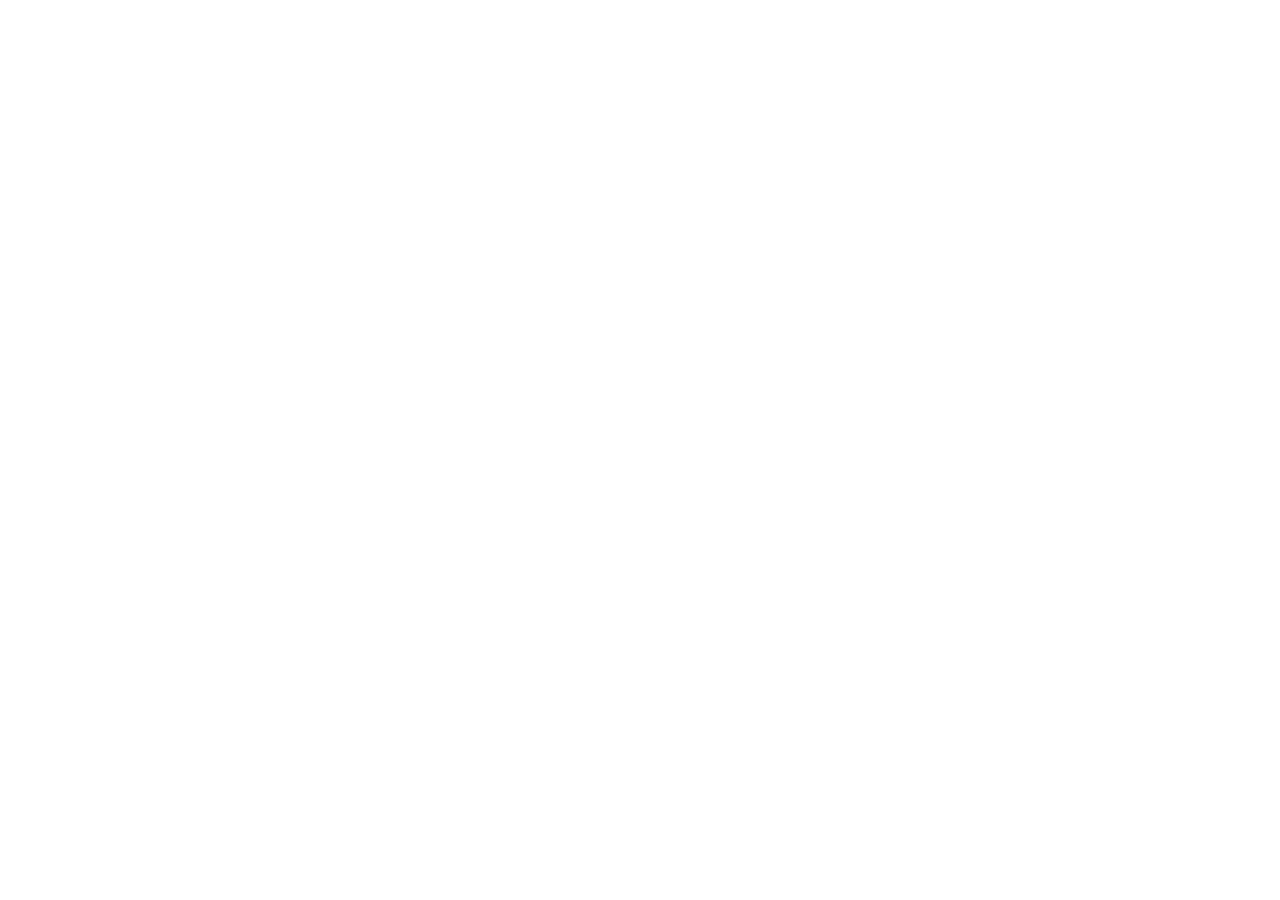
==== index.html @ eb2d05fc "base web" ====
<!DOCTYPE html>
<html lang="en">
<head>
    <meta charset="UTF-8">
    <meta name="viewport" content="width=device-width, initial-scale=1.0">
    <title>I+K</title>
</head>
<body>
    
</body>
</html>
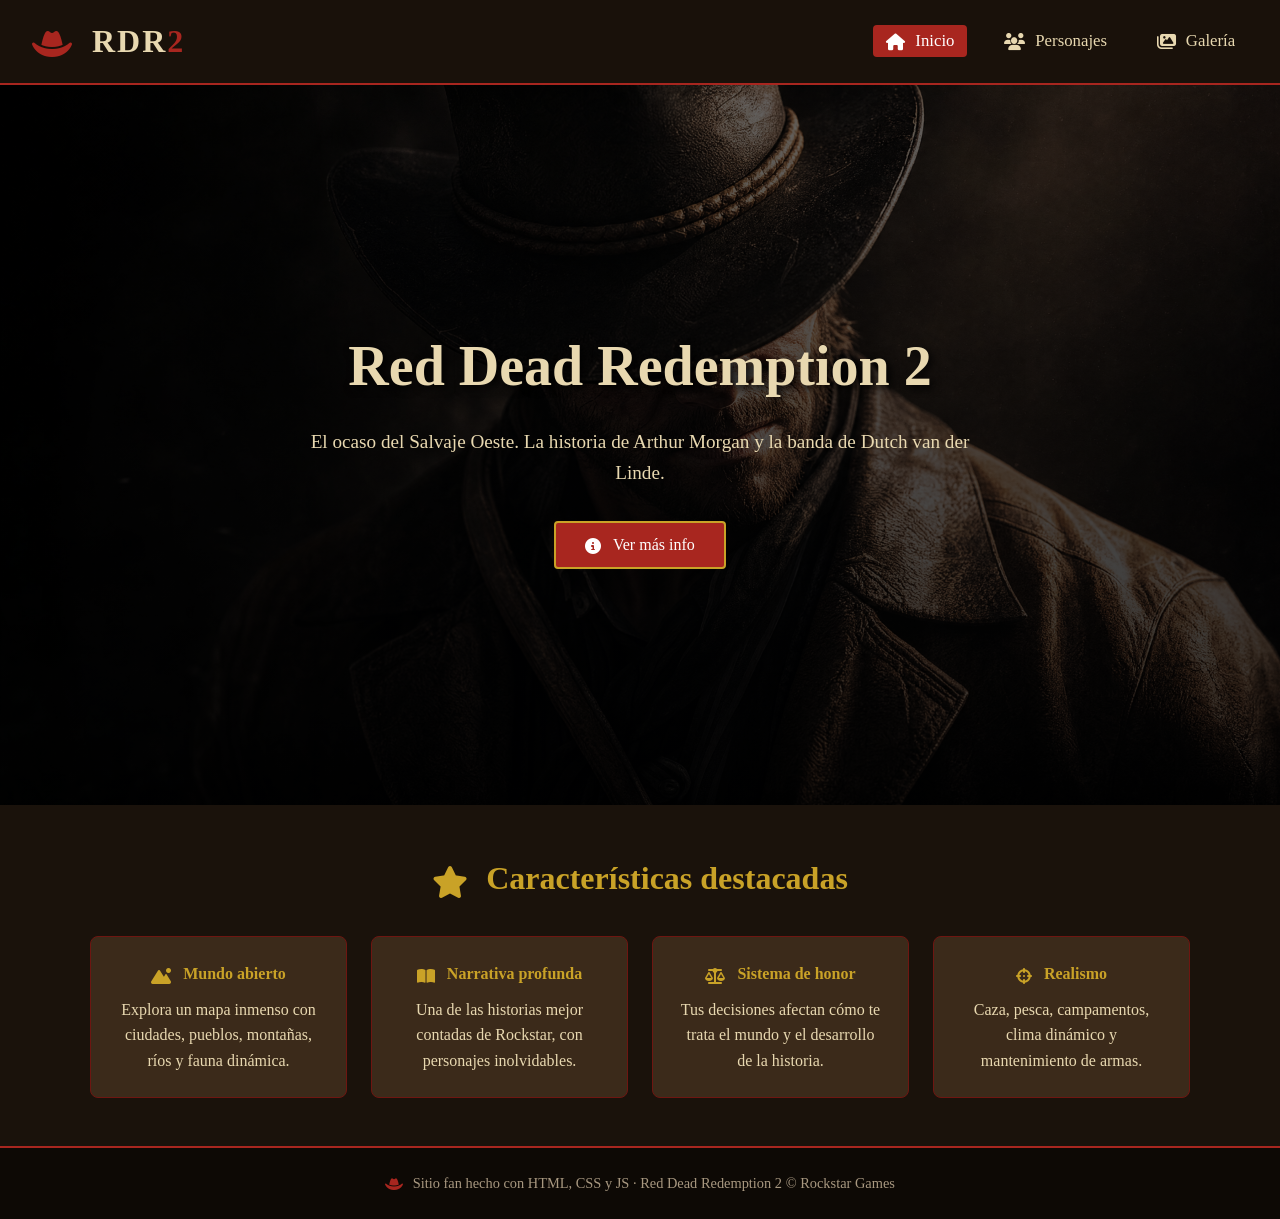
==== commit 43a88550: "uso de iconos" ====
--- a/index.html
+++ b/index.html
@@ -1,11 +1,79 @@
 <!DOCTYPE html>
-<html lang="en">
+<html lang="es">
 <head>
     <meta charset="UTF-8">
     <meta name="viewport" content="width=device-width, initial-scale=1.0">
-    <title>I+K</title>
+    <title>Red Dead Redemption 2 | Inicio</title>
+    <link rel="stylesheet" href="https://cdnjs.cloudflare.com/ajax/libs/font-awesome/6.5.1/css/all.min.css">
+    <link rel="stylesheet" href="css/estilo.css">
 </head>
 <body>
-    
+
+    <!-- HEADER / NAVEGACIÓN -->
+    <header class="header">
+        <div class="logo">
+            <h1><i class="fa-solid fa-hat-cowboy"></i> RDR<span>2</span></h1>
+        </div>
+        <nav class="nav">
+            <ul>
+                <li><a href="index.html" class="activo"><i class="fa-solid fa-house"></i> Inicio</a></li>
+                <li><a href="personajes.html"><i class="fa-solid fa-users"></i> Personajes</a></li>
+                <li><a href="galeria.html"><i class="fa-solid fa-images"></i> Galería</a></li>
+            </ul>
+        </nav>
+    </header>
+
+    <!-- HERO -->
+    <section class="hero">
+        <div class="hero-contenido">
+            <h2>Red Dead Redemption 2</h2>
+            <p>El ocaso del Salvaje Oeste. La historia de Arthur Morgan y la banda de Dutch van der Linde.</p>
+            <button id="btnInfo" class="btn">
+                <i class="fa-solid fa-circle-info"></i> Ver más info
+            </button>
+        </div>
+    </section>
+
+    <!-- INFO OCULTA -->
+    <section class="info-extra" id="infoExtra">
+        <h3><i class="fa-solid fa-scroll"></i> Datos del juego</h3>
+        <ul>
+            <li><i class="fa-solid fa-building"></i> <strong>Desarrollador:</strong> Rockstar Games</li>
+            <li><i class="fa-solid fa-calendar-days"></i> <strong>Lanzamiento:</strong> 2018 (PS4 / Xbox One) – 2019 (PC)</li>
+            <li><i class="fa-solid fa-gamepad"></i> <strong>Género:</strong> Acción y aventura, mundo abierto</li>
+            <li><i class="fa-solid fa-user"></i> <strong>Protagonista:</strong> Arthur Morgan</li>
+            <li><i class="fa-solid fa-map-location-dot"></i> <strong>Ambientación:</strong> 1899, Estados Unidos ficticio</li>
+        </ul>
+    </section>
+
+    <!-- SECCIÓN DE CARACTERÍSTICAS -->
+    <section class="caracteristicas">
+        <h3><i class="fa-solid fa-star"></i> Características destacadas</h3>
+        <div class="cards">
+            <article class="card">
+                <h4><i class="fa-solid fa-mountain-sun"></i> Mundo abierto</h4>
+                <p>Explora un mapa inmenso con ciudades, pueblos, montañas, ríos y fauna dinámica.</p>
+            </article>
+            <article class="card">
+                <h4><i class="fa-solid fa-book-open"></i> Narrativa profunda</h4>
+                <p>Una de las historias mejor contadas de Rockstar, con personajes inolvidables.</p>
+            </article>
+            <article class="card">
+                <h4><i class="fa-solid fa-scale-balanced"></i> Sistema de honor</h4>
+                <p>Tus decisiones afectan cómo te trata el mundo y el desarrollo de la historia.</p>
+            </article>
+            <article class="card">
+                <h4><i class="fa-solid fa-crosshairs"></i> Realismo</h4>
+                <p>Caza, pesca, campamentos, clima dinámico y mantenimiento de armas.</p>
+            </article>
+        </div>
+    </section>
+
+    <!-- FOOTER -->
+    <footer class="footer">
+        <p><i class="fa-solid fa-hat-cowboy"></i> Sitio fan hecho con HTML, CSS y JS · Red Dead Redemption 2 © Rockstar Games</p>
+    </footer>
+
+    <script src="js/oper.js"></script>
 </body>
 </html>
--- a/css/estilo.css
+++ b/css/estilo.css
@@ -0,0 +1,449 @@
+/* ===== RESET ===== */
+* {
+    margin: 0;
+    padding: 0;
+    box-sizing: border-box;
+}
+
+:root {
+    --rojo: #a8261f;
+    --rojo-oscuro: #6e1611;
+    --crema: #e8d8b0;
+    --marron: #3b2a1a;
+    --negro: #1a120b;
+    --dorado: #c9a227;
+}
+
+body {
+    font-family: 'Georgia', serif;
+    background-color: var(--negro);
+    color: var(--crema);
+    line-height: 1.6;
+}
+
+/* ===== ICONOS (base) ===== */
+i.fa-solid,
+i.fa-regular,
+i.fa-brands {
+    margin-right: 6px;
+    color: var(--dorado);
+    vertical-align: middle;
+}
+
+/* ===== HEADER ===== */
+.header {
+    display: flex;
+    justify-content: space-between;
+    align-items: center;
+    padding: 1rem 2rem;
+    background-color: rgba(26, 18, 11, 0.95);
+    border-bottom: 2px solid var(--rojo);
+    position: sticky;
+    top: 0;
+    z-index: 100;
+}
+
+.logo h1 {
+    font-size: 2rem;
+    letter-spacing: 2px;
+    color: var(--crema);
+}
+
+.logo i {
+    color: var(--rojo);
+    margin-right: 8px;
+}
+
+.logo span {
+    color: var(--rojo);
+}
+
+.nav ul {
+    display: flex;
+    list-style: none;
+    gap: 1.5rem;
+}
+
+.nav a {
+    color: var(--crema);
+    text-decoration: none;
+    font-size: 1.05rem;
+    padding: 0.4rem 0.8rem;
+    border-radius: 4px;
+    transition: 0.3s;
+}
+
+.nav a i {
+    color: inherit;
+    margin-right: 6px;
+    transition: 0.3s;
+}
+
+.nav a:hover,
+.nav a.activo {
+    background-color: var(--rojo);
+    color: #fff;
+}
+
+.nav a:hover i,
+.nav a.activo i {
+    color: #fff;
+}
+
+/* ===== HERO ===== */
+.hero {
+    height: 80vh;
+    background: linear-gradient(rgba(0,0,0,0.6), rgba(0,0,0,0.8)),
+                url('../img/hero.jpg') center/cover no-repeat;
+    display: flex;
+    justify-content: center;
+    align-items: center;
+    text-align: center;
+    padding: 2rem;
+}
+
+.hero-contenido h2 {
+    font-size: 3.5rem;
+    color: var(--crema);
+    text-shadow: 3px 3px 8px #000;
+    margin-bottom: 1rem;
+}
+
+.hero-contenido p {
+    font-size: 1.2rem;
+    max-width: 700px;
+    margin: 0 auto 2rem;
+}
+
+.btn {
+    background-color: var(--rojo);
+    color: #fff;
+    border: 2px solid var(--dorado);
+    padding: 0.8rem 1.8rem;
+    font-size: 1rem;
+    cursor: pointer;
+    border-radius: 4px;
+    transition: 0.3s;
+    font-family: inherit;
+}
+
+.btn i {
+    color: #fff;
+    margin-right: 8px;
+}
+
+.btn:hover {
+    background-color: var(--rojo-oscuro);
+    transform: scale(1.05);
+}
+
+/* ===== INFO EXTRA (oculta por defecto) ===== */
+.info-extra {
+    display: none;
+    max-width: 700px;
+    margin: 2rem auto;
+    padding: 2rem;
+    background-color: var(--marron);
+    border-left: 5px solid var(--rojo);
+    border-radius: 8px;
+}
+
+.info-extra.mostrar {
+    display: block;
+    animation: aparecer 0.5s ease;
+}
+
+@keyframes aparecer {
+    from { opacity: 0; transform: translateY(-15px); }
+    to   { opacity: 1; transform: translateY(0); }
+}
+
+.info-extra h3 {
+    margin-bottom: 1rem;
+    color: var(--dorado);
+}
+
+.info-extra h3 i {
+    color: var(--dorado);
+    margin-right: 10px;
+}
+
+.info-extra ul {
+    list-style: none;
+}
+
+.info-extra li {
+    padding: 0.4rem 0;
+    border-bottom: 1px dashed var(--rojo-oscuro);
+}
+
+.info-extra li i {
+    color: var(--dorado);
+    margin-right: 8px;
+    width: 20px;
+    text-align: center;
+}
+
+/* ===== CARACTERÍSTICAS ===== */
+.caracteristicas {
+    padding: 3rem 2rem;
+    text-align: center;
+}
+
+.caracteristicas h3 {
+    font-size: 2rem;
+    margin-bottom: 2rem;
+    color: var(--dorado);
+}
+
+.caracteristicas h3 i {
+    color: var(--dorado);
+    margin-right: 10px;
+}
+
+.cards {
+    display: grid;
+    grid-template-columns: repeat(auto-fit, minmax(220px, 1fr));
+    gap: 1.5rem;
+    max-width: 1100px;
+    margin: 0 auto;
+}
+
+.card {
+    background-color: var(--marron);
+    padding: 1.5rem;
+    border-radius: 8px;
+    border: 1px solid var(--rojo-oscuro);
+    transition: 0.3s;
+}
+
+.card:hover {
+    transform: translateY(-6px);
+    border-color: var(--dorado);
+    box-shadow: 0 8px 20px rgba(0,0,0,0.6);
+}
+
+.card h4 {
+    color: var(--dorado);
+    margin-bottom: 0.6rem;
+}
+
+.card h4 i {
+    color: var(--dorado);
+    margin-right: 8px;
+}
+
+/* ===== SECCIONES INTERNAS ===== */
+.seccion {
+    padding: 3rem 2rem;
+    max-width: 1200px;
+    margin: 0 auto;
+}
+
+.seccion h2 {
+    text-align: center;
+    font-size: 2.2rem;
+    margin-bottom: 2.5rem;
+    color: var(--dorado);
+}
+
+.seccion h2 i {
+    color: var(--dorado);
+    margin-right: 10px;
+}
+
+/* ===== PERSONAJES ===== */
+.personajes-grid {
+    display: grid;
+    grid-template-columns: repeat(auto-fit, minmax(240px, 1fr));
+    gap: 1.8rem;
+}
+
+.personaje {
+    background-color: var(--marron);
+    border-radius: 8px;
+    overflow: hidden;
+    text-align: center;
+    padding-bottom: 1rem;
+    border: 1px solid var(--rojo-oscuro);
+    transition: 0.3s;
+}
+
+.personaje:hover {
+    transform: translateY(-6px);
+    border-color: var(--dorado);
+}
+
+.personaje img {
+    width: 100%;
+    height: 260px;
+    object-fit: cover;
+    display: block;
+}
+
+.personaje h3 {
+    margin: 1rem 0 0.5rem;
+    color: var(--dorado);
+}
+
+.personaje p {
+    padding: 0 1rem;
+    font-size: 0.95rem;
+}
+
+.btn-ver {
+    margin-top: 1rem;
+    background-color: transparent;
+    color: var(--crema);
+    border: 1px solid var(--dorado);
+    padding: 0.5rem 1.2rem;
+    border-radius: 4px;
+    cursor: pointer;
+    font-family: inherit;
+    transition: 0.3s;
+}
+
+.btn-ver i {
+    color: var(--dorado);
+    margin-right: 6px;
+}
+
+.btn-ver:hover {
+    background-color: var(--rojo);
+}
+
+.btn-ver:hover i {
+    color: #fff;
+}
+
+/* ===== MODAL ===== */
+.modal {
+    display: none;
+    position: fixed;
+    inset: 0;
+    background-color: rgba(0,0,0,0.85);
+    justify-content: center;
+    align-items: center;
+    z-index: 200;
+    padding: 1rem;
+}
+
+.modal.activo {
+    display: flex;
+}
+
+.modal-contenido {
+    background-color: var(--marron);
+    border: 2px solid var(--dorado);
+    padding: 2rem;
+    max-width: 500px;
+    width: 100%;
+    border-radius: 8px;
+    position: relative;
+    animation: aparecer 0.4s ease;
+}
+
+.modal-contenido h3 {
+    color: var(--dorado);
+    margin-bottom: 1rem;
+}
+
+.cerrar, .cerrar-lightbox {
+    position: absolute;
+    top: 10px;
+    right: 18px;
+    font-size: 1.8rem;
+    cursor: pointer;
+    color: var(--crema);
+    transition: 0.3s;
+}
+
+.cerrar i,
+.cerrar-lightbox i {
+    color: var(--crema);
+    margin: 0;
+    transition: 0.3s;
+}
+
+.cerrar:hover,
+.cerrar:hover i,
+.cerrar-lightbox:hover,
+.cerrar-lightbox:hover i {
+    color: var(--rojo);
+}
+
+/* ===== GALERÍA ===== */
+.galeria {
+    display: grid;
+    grid-template-columns: repeat(auto-fit, minmax(250px, 1fr));
+    gap: 1rem;
+}
+
+.galeria-img {
+    width: 100%;
+    height: 250px;
+    object-fit: cover;
+    border-radius: 8px;
+    cursor: pointer;
+    transition: 0.3s;
+    border: 2px solid transparent;
+}
+
+.galeria-img:hover {
+    transform: scale(1.03);
+    border-color: var(--dorado);
+}
+
+/* ===== LIGHTBOX ===== */
+.lightbox {
+    display: none;
+    position: fixed;
+    inset: 0;
+    background-color: rgba(0,0,0,0.92);
+    justify-content: center;
+    align-items: center;
+    z-index: 300;
+}
+
+.lightbox.activo {
+    display: flex;
+}
+
+.lightbox img {
+    max-width: 90%;
+    max-height: 85%;
+    border: 3px solid var(--dorado);
+    border-radius: 8px;
+}
+
+/* ===== FOOTER ===== */
+.footer {
+    text-align: center;
+    padding: 1.5rem;
+    background-color: #0d0905;
+    border-top: 2px solid var(--rojo);
+    font-size: 0.9rem;
+    color: #a89880;
+}
+
+.footer i {
+    color: var(--rojo);
+    margin-right: 6px;
+}
+
+/* ===== RESPONSIVE ===== */
+@media (max-width: 700px) {
+    .header {
+        flex-direction: column;
+        gap: 0.8rem;
+    }
+
+    .nav ul {
+        flex-wrap: wrap;
+        justify-content: center;
+    }
+
+    .hero-contenido h2 {
+        font-size: 2.2rem;
+    }
+}
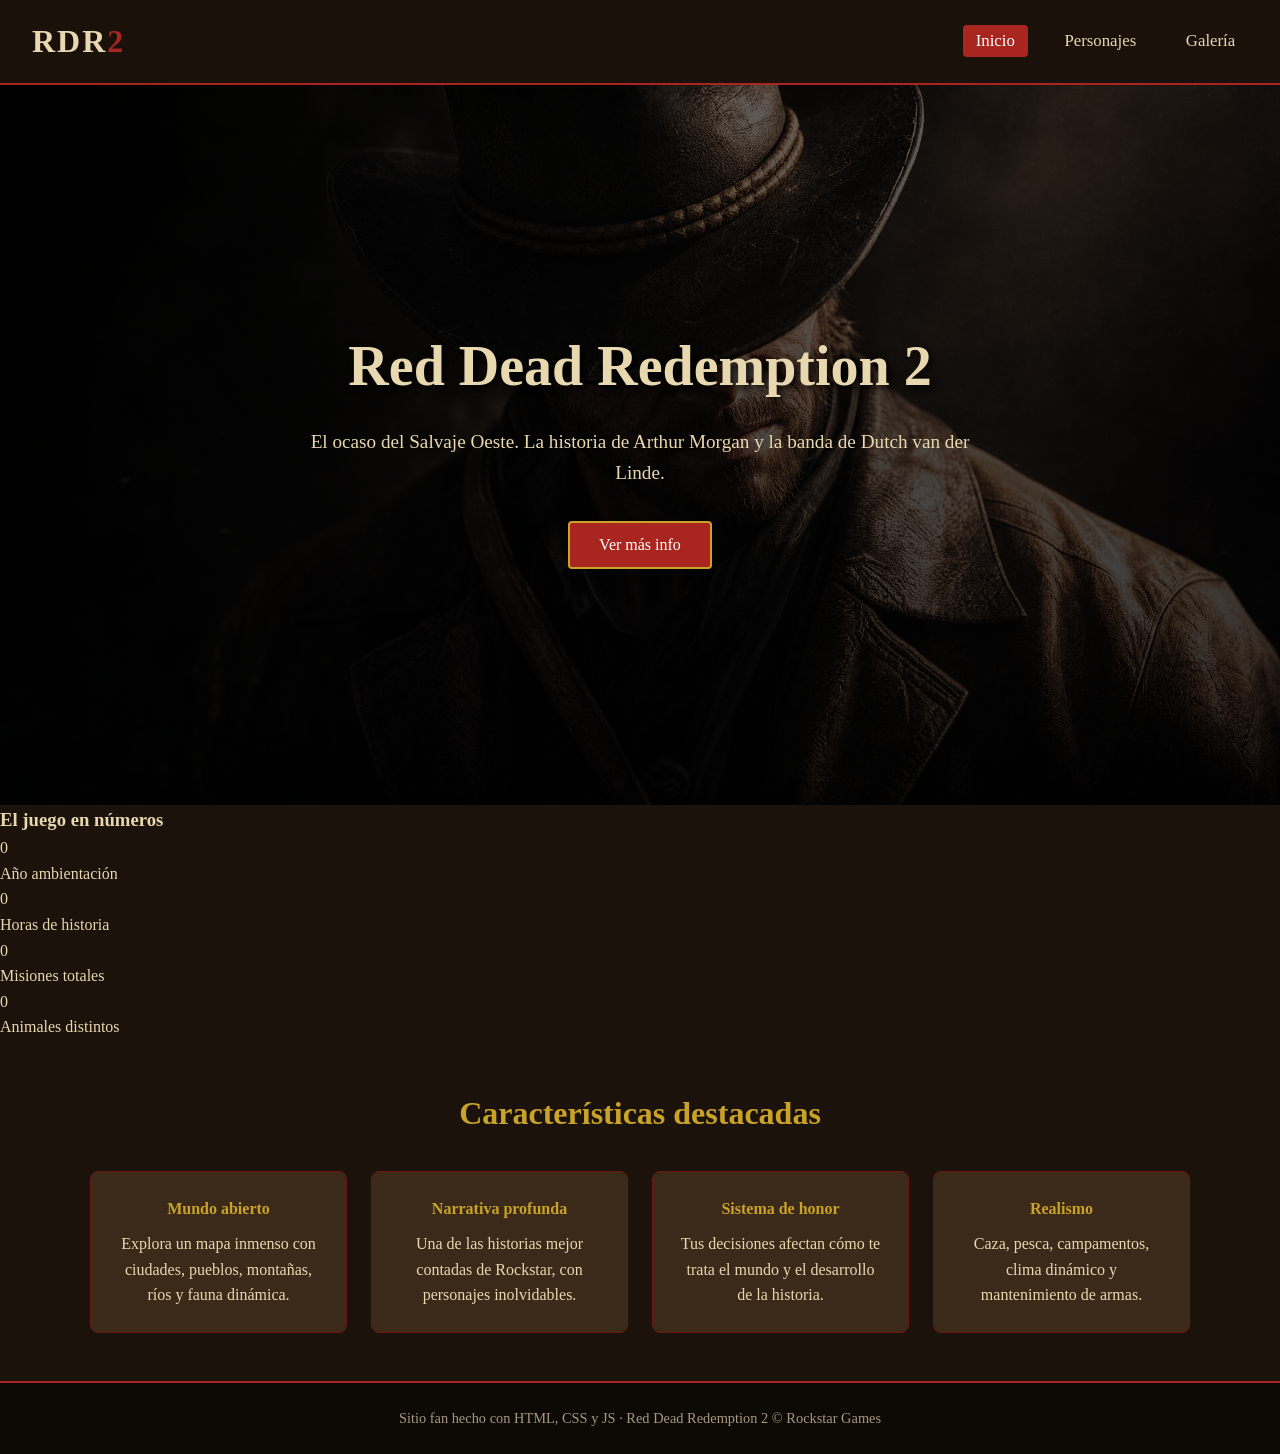
==== commit 8de244d2: "uso de animaciones" ====
--- a/index.html
+++ b/index.html
@@ -4,21 +4,23 @@
     <meta charset="UTF-8">
     <meta name="viewport" content="width=device-width, initial-scale=1.0">
     <title>Red Dead Redemption 2 | Inicio</title>
-    <link rel="stylesheet" href="https://cdnjs.cloudflare.com/ajax/libs/font-awesome/6.5.1/css/all.min.css">
     <link rel="stylesheet" href="css/estilo.css">
 </head>
 <body>
 
-    <!-- HEADER / NAVEGACIÓN -->
+    <!-- Partículas de polvo (fondo animado) -->
+    <div class="polvo" id="polvo"></div>
+
+    <!-- HEADER -->
     <header class="header">
         <div class="logo">
-            <h1><i class="fa-solid fa-hat-cowboy"></i> RDR<span>2</span></h1>
+            <h1>RDR<span>2</span></h1>
         </div>
         <nav class="nav">
             <ul>
-                <li><a href="index.html" class="activo"><i class="fa-solid fa-house"></i> Inicio</a></li>
-                <li><a href="personajes.html"><i class="fa-solid fa-users"></i> Personajes</a></li>
-                <li><a href="galeria.html"><i class="fa-solid fa-images"></i> Galería</a></li>
+                <li><a href="index.html" class="activo">Inicio</a></li>
+                <li><a href="personajes.html">Personajes</a></li>
+                <li><a href="galeria.html">Galería</a></li>
             </ul>
         </nav>
     </header>
@@ -26,44 +28,70 @@
     <!-- HERO -->
     <section class="hero">
         <div class="hero-contenido">
-            <h2>Red Dead Redemption 2</h2>
-            <p>El ocaso del Salvaje Oeste. La historia de Arthur Morgan y la banda de Dutch van der Linde.</p>
-            <button id="btnInfo" class="btn">
-                <i class="fa-solid fa-circle-info"></i> Ver más info
-            </button>
+            <h2 class="titulo-animado">Red Dead Redemption 2</h2>
+            <p class="subtitulo-animado">El ocaso del Salvaje Oeste. La historia de Arthur Morgan y la banda de Dutch van der Linde.</p>
+            <button id="btnInfo" class="btn btn-pulso">Ver más info</button>
+        </div>
+
+        <!-- Indicador de scroll -->
+        <div class="scroll-indicador">
+            <span></span>
         </div>
     </section>
 
-    <!-- INFO OCULTA -->
-    <section class="info-extra" id="infoExtra">
-        <h3><i class="fa-solid fa-scroll"></i> Datos del juego</h3>
+    <!-- INFO EXTRA -->
+    <section class="info-extra revelar" id="infoExtra">
+        <h3>Datos del juego</h3>
         <ul>
-            <li><i class="fa-solid fa-building"></i> <strong>Desarrollador:</strong> Rockstar Games</li>
-            <li><i class="fa-solid fa-calendar-days"></i> <strong>Lanzamiento:</strong> 2018 (PS4 / Xbox One) – 2019 (PC)</li>
-            <li><i class="fa-solid fa-gamepad"></i> <strong>Género:</strong> Acción y aventura, mundo abierto</li>
-            <li><i class="fa-solid fa-user"></i> <strong>Protagonista:</strong> Arthur Morgan</li>
-            <li><i class="fa-solid fa-map-location-dot"></i> <strong>Ambientación:</strong> 1899, Estados Unidos ficticio</li>
+            <li><strong>Desarrollador:</strong> Rockstar Games</li>
+            <li><strong>Lanzamiento:</strong> 2018 (PS4 / Xbox One) – 2019 (PC)</li>
+            <li><strong>Género:</strong> Acción y aventura, mundo abierto</li>
+            <li><strong>Protagonista:</strong> Arthur Morgan</li>
+            <li><strong>Ambientación:</strong> 1899, Estados Unidos ficticio</li>
         </ul>
     </section>
 
-    <!-- SECCIÓN DE CARACTERÍSTICAS -->
+    <!-- CONTADORES ANIMADOS -->
+    <section class="contadores revelar">
+        <h3 class="titulo-seccion">El juego en números</h3>
+        <div class="contadores-grid">
+            <div class="contador-item">
+                <span class="numero" data-target="1899">0</span>
+                <p>Año ambientación</p>
+            </div>
+            <div class="contador-item">
+                <span class="numero" data-target="60">0</span>
+                <p>Horas de historia</p>
+            </div>
+            <div class="contador-item">
+                <span class="numero" data-target="100">0</span>
+                <p>Misiones totales</p>
+            </div>
+            <div class="contador-item">
+                <span class="numero" data-target="200">0</span>
+                <p>Animales distintos</p>
+            </div>
+        </div>
+    </section>
+
+    <!-- CARACTERÍSTICAS -->
     <section class="caracteristicas">
-        <h3><i class="fa-solid fa-star"></i> Características destacadas</h3>
+        <h3 class="titulo-seccion revelar">Características destacadas</h3>
         <div class="cards">
-            <article class="card">
-                <h4><i class="fa-solid fa-mountain-sun"></i> Mundo abierto</h4>
+            <article class="card revelar">
+                <h4>Mundo abierto</h4>
                 <p>Explora un mapa inmenso con ciudades, pueblos, montañas, ríos y fauna dinámica.</p>
             </article>
-            <article class="card">
-                <h4><i class="fa-solid fa-book-open"></i> Narrativa profunda</h4>
+            <article class="card revelar">
+                <h4>Narrativa profunda</h4>
                 <p>Una de las historias mejor contadas de Rockstar, con personajes inolvidables.</p>
             </article>
-            <article class="card">
-                <h4><i class="fa-solid fa-scale-balanced"></i> Sistema de honor</h4>
+            <article class="card revelar">
+                <h4>Sistema de honor</h4>
                 <p>Tus decisiones afectan cómo te trata el mundo y el desarrollo de la historia.</p>
             </article>
-            <article class="card">
-                <h4><i class="fa-solid fa-crosshairs"></i> Realismo</h4>
+            <article class="card revelar">
+                <h4>Realismo</h4>
                 <p>Caza, pesca, campamentos, clima dinámico y mantenimiento de armas.</p>
             </article>
         </div>
@@ -71,7 +99,7 @@
 
     <!-- FOOTER -->
     <footer class="footer">
-        <p><i class="fa-solid fa-hat-cowboy"></i> Sitio fan hecho con HTML, CSS y JS · Red Dead Redemption 2 © Rockstar Games</p>
+        <p>Sitio fan hecho con HTML, CSS y JS · Red Dead Redemption 2 © Rockstar Games</p>
     </footer>
 
     <script src="js/oper.js"></script>
